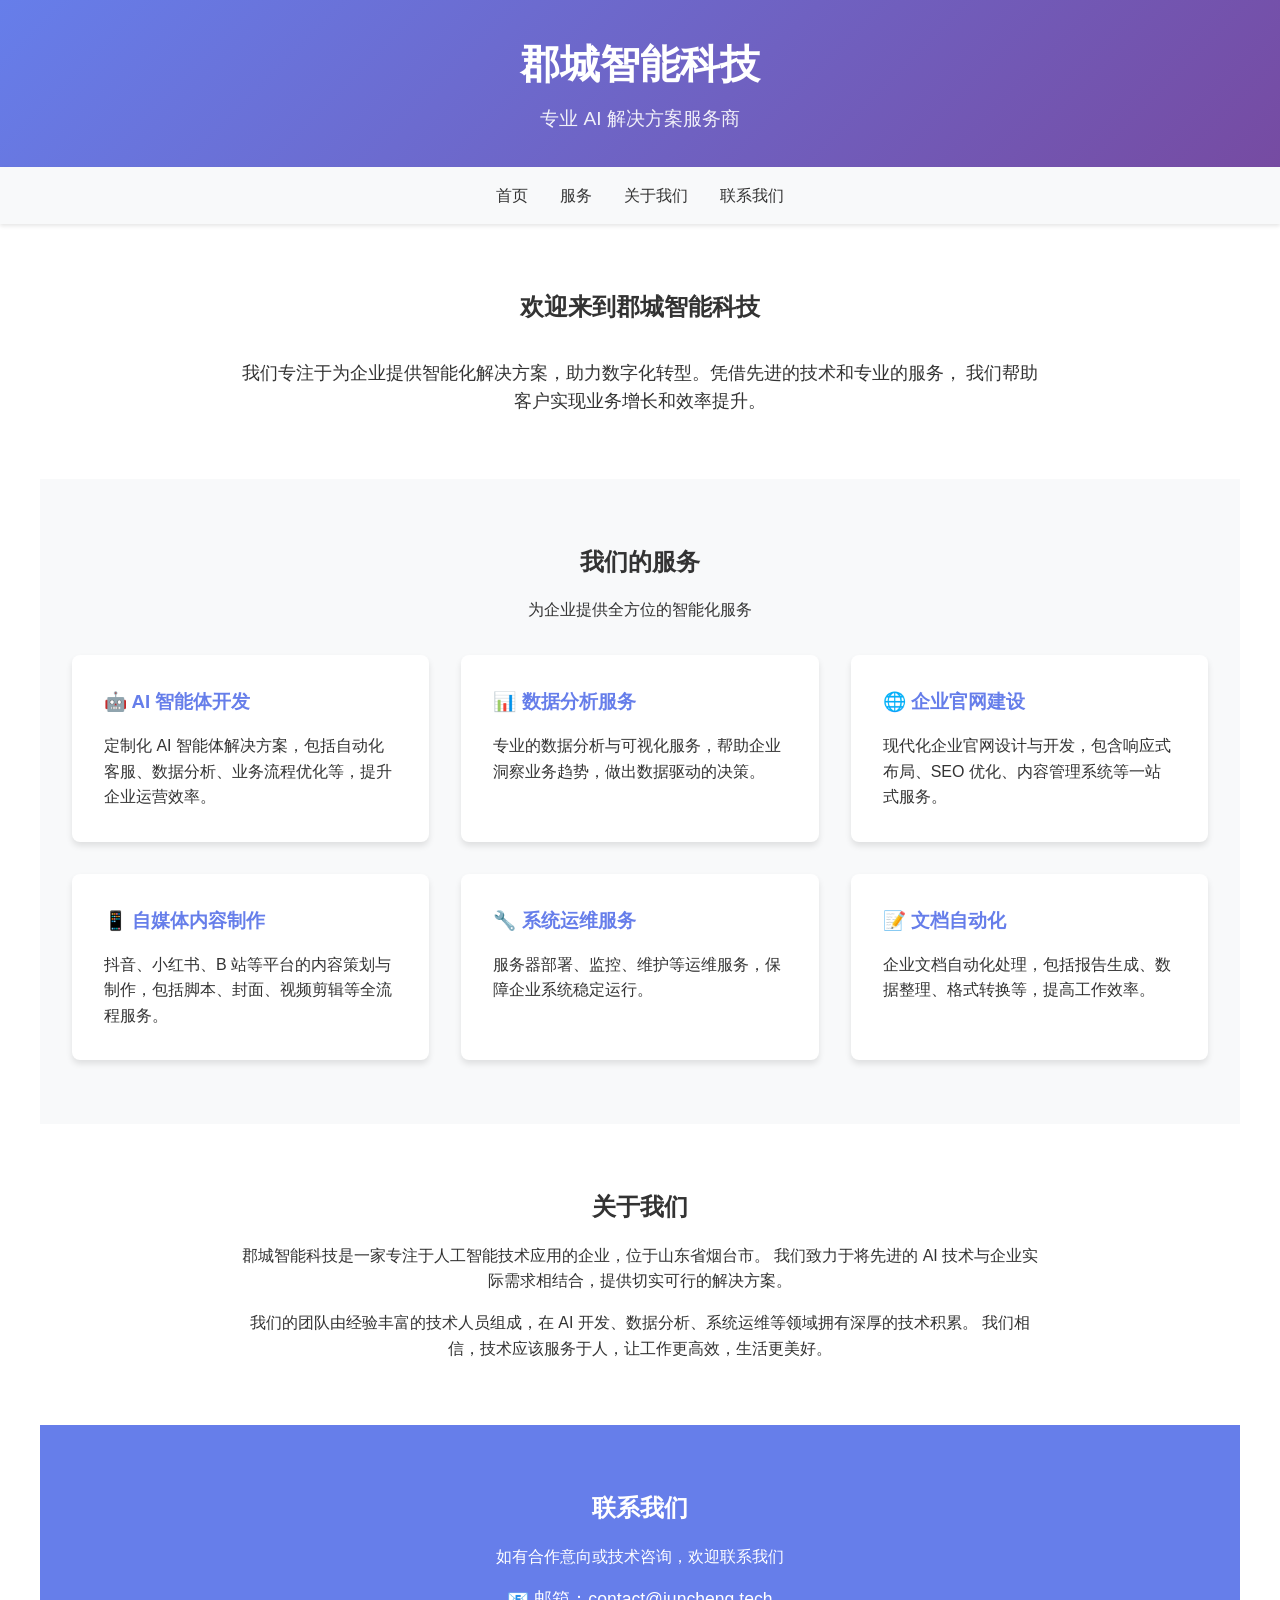
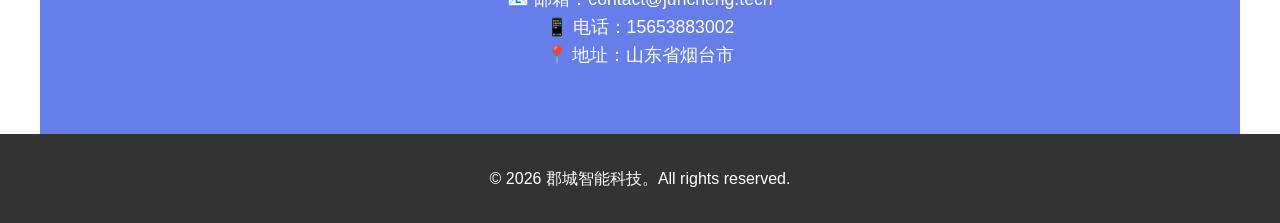
==== index.html @ 424f4d0d "Initial commit: 郡城智能科技官网" ====
<!DOCTYPE html>
<html lang="zh-CN">
<head>
    <meta charset="UTF-8">
    <meta name="viewport" content="width=device-width, initial-scale=1.0">
    <title>郡城智能科技 - 专业 AI 解决方案服务商</title>
    <style>
        * {
            margin: 0;
            padding: 0;
            box-sizing: border-box;
        }
        body {
            font-family: -apple-system, BlinkMacSystemFont, 'Segoe UI', Roboto, 'Helvetica Neue', Arial, sans-serif;
            line-height: 1.6;
            color: #333;
        }
        header {
            background: linear-gradient(135deg, #667eea 0%, #764ba2 100%);
            color: white;
            padding: 2rem 0;
            text-align: center;
        }
        header h1 {
            font-size: 2.5rem;
            margin-bottom: 0.5rem;
        }
        header p {
            font-size: 1.2rem;
            opacity: 0.9;
        }
        nav {
            background: #f8f9fa;
            padding: 1rem 0;
            box-shadow: 0 2px 4px rgba(0,0,0,0.1);
        }
        nav ul {
            list-style: none;
            display: flex;
            justify-content: center;
            gap: 2rem;
        }
        nav a {
            text-decoration: none;
            color: #333;
            font-weight: 500;
            transition: color 0.3s;
        }
        nav a:hover {
            color: #667eea;
        }
        section {
            padding: 4rem 2rem;
            max-width: 1200px;
            margin: 0 auto;
        }
        .services {
            background: #f8f9fa;
        }
        .service-grid {
            display: grid;
            grid-template-columns: repeat(auto-fit, minmax(300px, 1fr));
            gap: 2rem;
            margin-top: 2rem;
        }
        .service-card {
            background: white;
            padding: 2rem;
            border-radius: 8px;
            box-shadow: 0 4px 6px rgba(0,0,0,0.1);
            transition: transform 0.3s;
        }
        .service-card:hover {
            transform: translateY(-5px);
        }
        .service-card h3 {
            color: #667eea;
            margin-bottom: 1rem;
        }
        .about {
            text-align: center;
        }
        .contact {
            background: #667eea;
            color: white;
            text-align: center;
        }
        .contact h2 {
            margin-bottom: 1rem;
        }
        .contact-info {
            font-size: 1.1rem;
        }
        footer {
            background: #333;
            color: white;
            text-align: center;
            padding: 2rem 0;
        }
    </style>
</head>
<body>
    <header>
        <h1>郡城智能科技</h1>
        <p>专业 AI 解决方案服务商</p>
    </header>
    
    <nav>
        <ul>
            <li><a href="#home">首页</a></li>
            <li><a href="#services">服务</a></li>
            <li><a href="#about">关于我们</a></li>
            <li><a href="#contact">联系我们</a></li>
        </ul>
    </nav>
    
    <section id="home">
        <h2 style="text-align: center; margin-bottom: 2rem;">欢迎来到郡城智能科技</h2>
        <p style="text-align: center; max-width: 800px; margin: 0 auto; font-size: 1.1rem;">
            我们专注于为企业提供智能化解决方案，助力数字化转型。凭借先进的技术和专业的服务，
            我们帮助客户实现业务增长和效率提升。
        </p>
    </section>
    
    <section id="services" class="services">
        <h2 style="text-align: center; margin-bottom: 1rem;">我们的服务</h2>
        <p style="text-align: center; margin-bottom: 2rem;">为企业提供全方位的智能化服务</p>
        <div class="service-grid">
            <div class="service-card">
                <h3>🤖 AI 智能体开发</h3>
                <p>定制化 AI 智能体解决方案，包括自动化客服、数据分析、业务流程优化等，提升企业运营效率。</p>
            </div>
            <div class="service-card">
                <h3>📊 数据分析服务</h3>
                <p>专业的数据分析与可视化服务，帮助企业洞察业务趋势，做出数据驱动的决策。</p>
            </div>
            <div class="service-card">
                <h3>🌐 企业官网建设</h3>
                <p>现代化企业官网设计与开发，包含响应式布局、SEO 优化、内容管理系统等一站式服务。</p>
            </div>
            <div class="service-card">
                <h3>📱 自媒体内容制作</h3>
                <p>抖音、小红书、B 站等平台的内容策划与制作，包括脚本、封面、视频剪辑等全流程服务。</p>
            </div>
            <div class="service-card">
                <h3>🔧 系统运维服务</h3>
                <p>服务器部署、监控、维护等运维服务，保障企业系统稳定运行。</p>
            </div>
            <div class="service-card">
                <h3>📝 文档自动化</h3>
                <p>企业文档自动化处理，包括报告生成、数据整理、格式转换等，提高工作效率。</p>
            </div>
        </div>
    </section>
    
    <section id="about" class="about">
        <h2 style="margin-bottom: 1rem;">关于我们</h2>
        <p style="max-width: 800px; margin: 0 auto 1rem;">
            郡城智能科技是一家专注于人工智能技术应用的企业，位于山东省烟台市。
            我们致力于将先进的 AI 技术与企业实际需求相结合，提供切实可行的解决方案。
        </p>
        <p style="max-width: 800px; margin: 0 auto;">
            我们的团队由经验丰富的技术人员组成，在 AI 开发、数据分析、系统运维等领域拥有深厚的技术积累。
            我们相信，技术应该服务于人，让工作更高效，生活更美好。
        </p>
    </section>
    
    <section id="contact" class="contact">
        <h2>联系我们</h2>
        <p style="margin-bottom: 1rem;">如有合作意向或技术咨询，欢迎联系我们</p>
        <div class="contact-info">
            <p>📧 邮箱：contact@juncheng.tech</p>
            <p>📱 电话：15653883002</p>
            <p>📍 地址：山东省烟台市</p>
        </div>
    </section>
    
    <footer>
        <p>&copy; 2026 郡城智能科技。All rights reserved.</p>
    </footer>
</body>
</html>
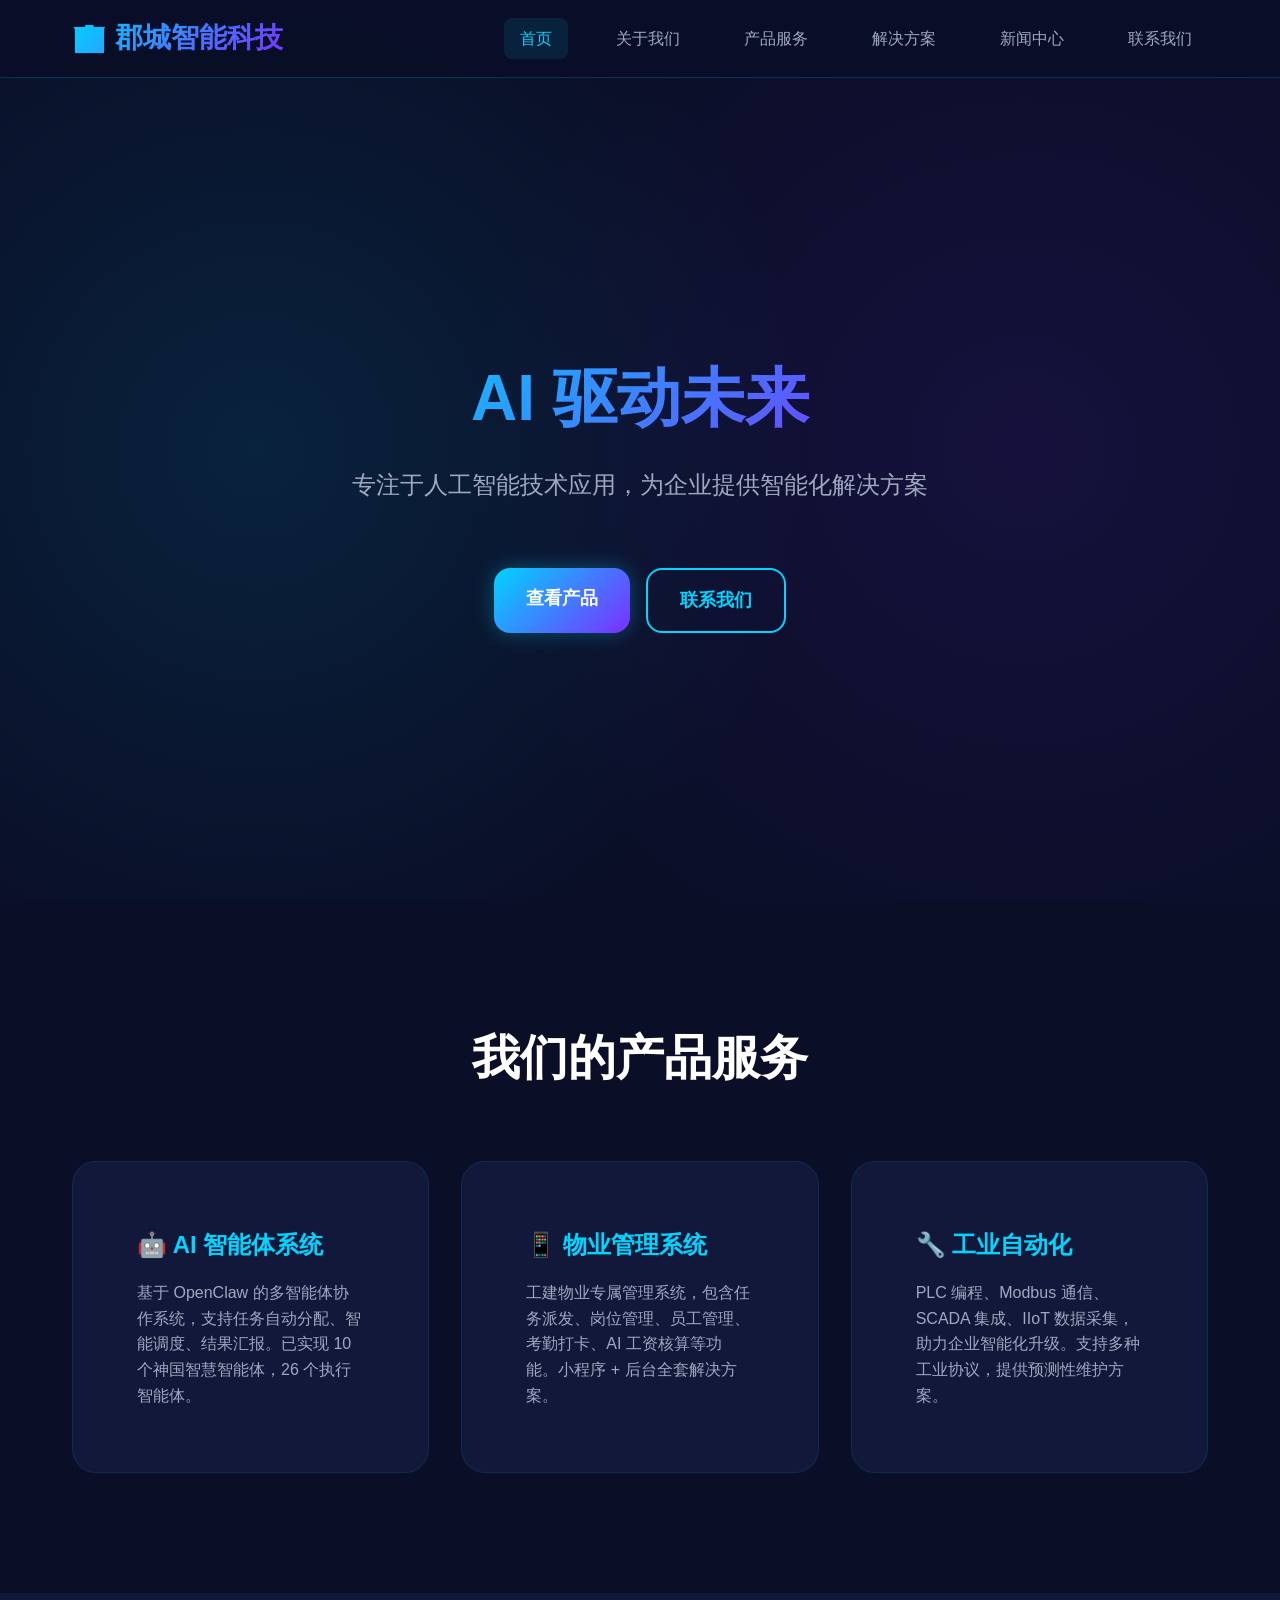
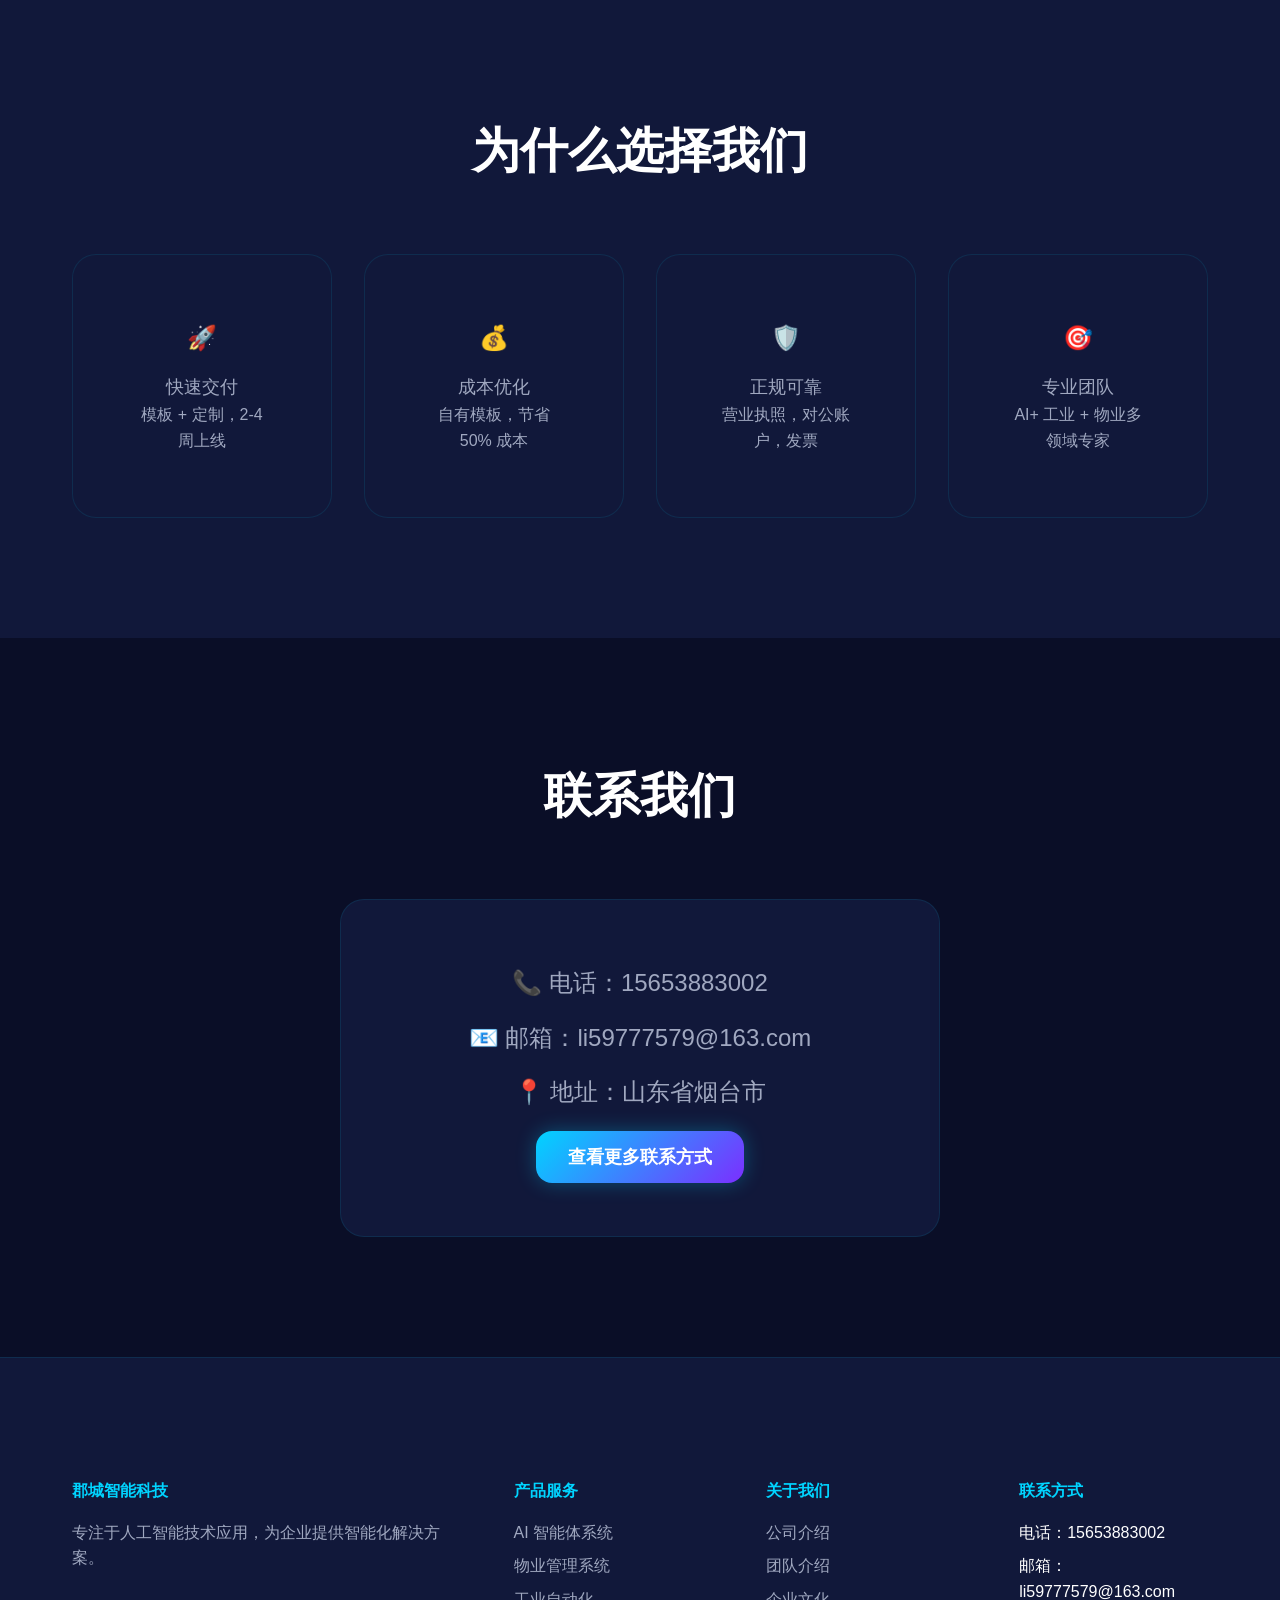
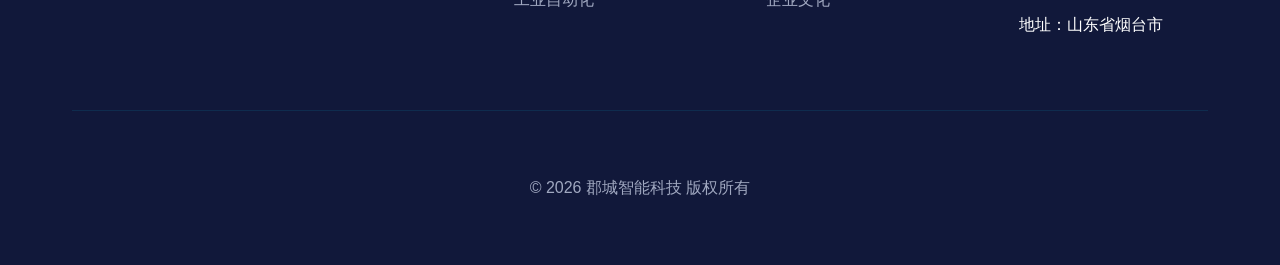
==== commit f476329b: "官网 v2.0 - 14 页完整版（覆盖更新）" ====
--- a/index.html
+++ b/index.html
@@ -3,180 +3,145 @@
 <head>
     <meta charset="UTF-8">
     <meta name="viewport" content="width=device-width, initial-scale=1.0">
-    <title>郡城智能科技 - 专业 AI 解决方案服务商</title>
-    <style>
-        * {
-            margin: 0;
-            padding: 0;
-            box-sizing: border-box;
-        }
-        body {
-            font-family: -apple-system, BlinkMacSystemFont, 'Segoe UI', Roboto, 'Helvetica Neue', Arial, sans-serif;
-            line-height: 1.6;
-            color: #333;
-        }
-        header {
-            background: linear-gradient(135deg, #667eea 0%, #764ba2 100%);
-            color: white;
-            padding: 2rem 0;
-            text-align: center;
-        }
-        header h1 {
-            font-size: 2.5rem;
-            margin-bottom: 0.5rem;
-        }
-        header p {
-            font-size: 1.2rem;
-            opacity: 0.9;
-        }
-        nav {
-            background: #f8f9fa;
-            padding: 1rem 0;
-            box-shadow: 0 2px 4px rgba(0,0,0,0.1);
-        }
-        nav ul {
-            list-style: none;
-            display: flex;
-            justify-content: center;
-            gap: 2rem;
-        }
-        nav a {
-            text-decoration: none;
-            color: #333;
-            font-weight: 500;
-            transition: color 0.3s;
-        }
-        nav a:hover {
-            color: #667eea;
-        }
-        section {
-            padding: 4rem 2rem;
-            max-width: 1200px;
-            margin: 0 auto;
-        }
-        .services {
-            background: #f8f9fa;
-        }
-        .service-grid {
-            display: grid;
-            grid-template-columns: repeat(auto-fit, minmax(300px, 1fr));
-            gap: 2rem;
-            margin-top: 2rem;
-        }
-        .service-card {
-            background: white;
-            padding: 2rem;
-            border-radius: 8px;
-            box-shadow: 0 4px 6px rgba(0,0,0,0.1);
-            transition: transform 0.3s;
-        }
-        .service-card:hover {
-            transform: translateY(-5px);
-        }
-        .service-card h3 {
-            color: #667eea;
-            margin-bottom: 1rem;
-        }
-        .about {
-            text-align: center;
-        }
-        .contact {
-            background: #667eea;
-            color: white;
-            text-align: center;
-        }
-        .contact h2 {
-            margin-bottom: 1rem;
-        }
-        .contact-info {
-            font-size: 1.1rem;
-        }
-        footer {
-            background: #333;
-            color: white;
-            text-align: center;
-            padding: 2rem 0;
-        }
-    </style>
+    <meta name="description" content="郡城智能科技 - 专注于人工智能技术应用，为企业提供智能化解决方案">
+    <meta name="keywords" content="AI, 人工智能，智能体，物业管理，工业自动化">
+    <title>郡城智能科技 - AI 驱动未来</title>
+    <link rel="stylesheet" href="assets/css/style.css">
 </head>
 <body>
-    <header>
-        <h1>郡城智能科技</h1>
-        <p>专业 AI 解决方案服务商</p>
-    </header>
-    
-    <nav>
-        <ul>
-            <li><a href="#home">首页</a></li>
-            <li><a href="#services">服务</a></li>
-            <li><a href="#about">关于我们</a></li>
-            <li><a href="#contact">联系我们</a></li>
-        </ul>
+    <!-- 导航栏 -->
+    <nav class="navbar">
+        <div class="container">
+            <a href="index.html" class="logo">🏢 郡城智能科技</a>
+            <div class="nav-links">
+                <a href="index.html" class="active">首页</a>
+                <a href="about/index.html">关于我们</a>
+                <a href="products/index.html">产品服务</a>
+                <a href="solutions/index.html">解决方案</a>
+                <a href="news/index.html">新闻中心</a>
+                <a href="contact/index.html">联系我们</a>
+            </div>
+        </div>
     </nav>
-    
-    <section id="home">
-        <h2 style="text-align: center; margin-bottom: 2rem;">欢迎来到郡城智能科技</h2>
-        <p style="text-align: center; max-width: 800px; margin: 0 auto; font-size: 1.1rem;">
-            我们专注于为企业提供智能化解决方案，助力数字化转型。凭借先进的技术和专业的服务，
-            我们帮助客户实现业务增长和效率提升。
-        </p>
-    </section>
-    
-    <section id="services" class="services">
-        <h2 style="text-align: center; margin-bottom: 1rem;">我们的服务</h2>
-        <p style="text-align: center; margin-bottom: 2rem;">为企业提供全方位的智能化服务</p>
-        <div class="service-grid">
-            <div class="service-card">
-                <h3>🤖 AI 智能体开发</h3>
-                <p>定制化 AI 智能体解决方案，包括自动化客服、数据分析、业务流程优化等，提升企业运营效率。</p>
-            </div>
-            <div class="service-card">
-                <h3>📊 数据分析服务</h3>
-                <p>专业的数据分析与可视化服务，帮助企业洞察业务趋势，做出数据驱动的决策。</p>
-            </div>
-            <div class="service-card">
-                <h3>🌐 企业官网建设</h3>
-                <p>现代化企业官网设计与开发，包含响应式布局、SEO 优化、内容管理系统等一站式服务。</p>
-            </div>
-            <div class="service-card">
-                <h3>📱 自媒体内容制作</h3>
-                <p>抖音、小红书、B 站等平台的内容策划与制作，包括脚本、封面、视频剪辑等全流程服务。</p>
-            </div>
-            <div class="service-card">
-                <h3>🔧 系统运维服务</h3>
-                <p>服务器部署、监控、维护等运维服务，保障企业系统稳定运行。</p>
-            </div>
-            <div class="service-card">
-                <h3>📝 文档自动化</h3>
-                <p>企业文档自动化处理，包括报告生成、数据整理、格式转换等，提高工作效率。</p>
+
+    <!-- Hero 区域 -->
+    <section class="hero">
+        <div class="hero-content">
+            <h1>AI 驱动未来</h1>
+            <p>专注于人工智能技术应用，为企业提供智能化解决方案</p>
+            <div class="hero-buttons">
+                <a href="products/index.html" class="btn btn-primary">查看产品</a>
+                <a href="contact/index.html" class="btn btn-secondary">联系我们</a>
             </div>
         </div>
     </section>
-    
-    <section id="about" class="about">
-        <h2 style="margin-bottom: 1rem;">关于我们</h2>
-        <p style="max-width: 800px; margin: 0 auto 1rem;">
-            郡城智能科技是一家专注于人工智能技术应用的企业，位于山东省烟台市。
-            我们致力于将先进的 AI 技术与企业实际需求相结合，提供切实可行的解决方案。
-        </p>
-        <p style="max-width: 800px; margin: 0 auto;">
-            我们的团队由经验丰富的技术人员组成，在 AI 开发、数据分析、系统运维等领域拥有深厚的技术积累。
-            我们相信，技术应该服务于人，让工作更高效，生活更美好。
-        </p>
-    </section>
-    
-    <section id="contact" class="contact">
-        <h2>联系我们</h2>
-        <p style="margin-bottom: 1rem;">如有合作意向或技术咨询，欢迎联系我们</p>
-        <div class="contact-info">
-            <p>📧 邮箱：contact@juncheng.tech</p>
-            <p>📱 电话：15653883002</p>
-            <p>📍 地址：山东省烟台市</p>
+
+    <!-- 产品服务 -->
+    <section class="section" style="padding: var(--spacing-xl) 0;">
+        <div class="container">
+            <h2 style="text-align: center; font-size: 48px; margin-bottom: var(--spacing-lg);">我们的产品服务</h2>
+            <div class="grid grid-3">
+                <div class="card">
+                    <h3>🤖 AI 智能体系统</h3>
+                    <p>基于 OpenClaw 的多智能体协作系统，支持任务自动分配、智能调度、结果汇报。已实现 10 个神国智慧智能体，26 个执行智能体。</p>
+                </div>
+                <div class="card">
+                    <h3>📱 物业管理系统</h3>
+                    <p>工建物业专属管理系统，包含任务派发、岗位管理、员工管理、考勤打卡、AI 工资核算等功能。小程序 + 后台全套解决方案。</p>
+                </div>
+                <div class="card">
+                    <h3>🔧 工业自动化</h3>
+                    <p>PLC 编程、Modbus 通信、SCADA 集成、IIoT 数据采集，助力企业智能化升级。支持多种工业协议，提供预测性维护方案。</p>
+                </div>
+            </div>
         </div>
     </section>
-    
-    <footer>
-        <p>&copy; 2026 郡城智能科技。All rights reserved.</p>
+
+    <!-- 核心优势 -->
+    <section class="section" style="padding: var(--spacing-xl) 0; background: var(--bg-card);">
+        <div class="container">
+            <h2 style="text-align: center; font-size: 48px; margin-bottom: var(--spacing-lg);">为什么选择我们</h2>
+            <div class="grid grid-4">
+                <div class="card" style="text-align: center;">
+                    <h3>🚀</h3>
+                    <p style="font-size: 18px; margin-top: 16px;">快速交付</p>
+                    <p style="color: var(--text-muted);">模板 + 定制，2-4 周上线</p>
+                </div>
+                <div class="card" style="text-align: center;">
+                    <h3>💰</h3>
+                    <p style="font-size: 18px; margin-top: 16px;">成本优化</p>
+                    <p style="color: var(--text-muted);">自有模板，节省 50% 成本</p>
+                </div>
+                <div class="card" style="text-align: center;">
+                    <h3>🛡️</h3>
+                    <p style="font-size: 18px; margin-top: 16px;">正规可靠</p>
+                    <p style="color: var(--text-muted);">营业执照，对公账户，发票</p>
+                </div>
+                <div class="card" style="text-align: center;">
+                    <h3>🎯</h3>
+                    <p style="font-size: 18px; margin-top: 16px;">专业团队</p>
+                    <p style="color: var(--text-muted);">AI+ 工业 + 物业多领域专家</p>
+                </div>
+            </div>
+        </div>
+    </section>
+
+    <!-- 联系我们 -->
+    <section class="section" style="padding: var(--spacing-xl) 0;">
+        <div class="container">
+            <h2 style="text-align: center; font-size: 48px; margin-bottom: var(--spacing-lg);">联系我们</h2>
+            <div class="card" style="max-width: 600px; margin: 0 auto; text-align: center;">
+                <p style="font-size: 24px; margin-bottom: 16px;">📞 电话：15653883002</p>
+                <p style="font-size: 24px; margin-bottom: 16px;">📧 邮箱：li59777579@163.com</p>
+                <p style="font-size: 24px; margin-bottom: 16px;">📍 地址：山东省烟台市</p>
+                <div style="margin-top: 32px;">
+                    <a href="contact/index.html" class="btn btn-primary">查看更多联系方式</a>
+                </div>
+            </div>
+        </div>
+    </section>
+
+    <!-- 页脚 -->
+    <footer class="footer">
+        <div class="container">
+            <div class="footer-content">
+                <div class="footer-section">
+                    <h4>郡城智能科技</h4>
+                    <p style="color: var(--text-muted); margin-top: 16px;">
+                        专注于人工智能技术应用，为企业提供智能化解决方案。
+                    </p>
+                </div>
+                <div class="footer-section">
+                    <h4>产品服务</h4>
+                    <ul>
+                        <li><a href="products/ai-agent.html">AI 智能体系统</a></li>
+                        <li><a href="products/property-mgmt.html">物业管理系统</a></li>
+                        <li><a href="products/industrial.html">工业自动化</a></li>
+                    </ul>
+                </div>
+                <div class="footer-section">
+                    <h4>关于我们</h4>
+                    <ul>
+                        <li><a href="about/index.html">公司介绍</a></li>
+                        <li><a href="about/team.html">团队介绍</a></li>
+                        <li><a href="about/culture.html">企业文化</a></li>
+                    </ul>
+                </div>
+                <div class="footer-section">
+                    <h4>联系方式</h4>
+                    <ul>
+                        <li>电话：15653883002</li>
+                        <li>邮箱：li59777579@163.com</li>
+                        <li>地址：山东省烟台市</li>
+                    </ul>
+                </div>
+            </div>
+            <div class="footer-bottom">
+                <p>&copy; 2026 郡城智能科技 版权所有</p>
+            </div>
+        </div>
     </footer>
+
+    <script src="assets/js/main.js"></script>
 </body>
 </html>
--- a/assets/css/style.css
+++ b/assets/css/style.css
@@ -0,0 +1,366 @@
+/* ====================================
+   郡城智能科技 - 全局样式
+   深色科技风主题
+   ==================================== */
+
+:root {
+  /* 主色调 */
+  --primary-cyan: #00D4FF;
+  --primary-purple: #7B2FFF;
+  --gradient-main: linear-gradient(135deg, #00D4FF 0%, #7B2FFF 100%);
+  
+  /* 背景色 */
+  --bg-dark: #0A0E27;
+  --bg-card: #11183A;
+  --bg-light: #1A2250;
+  
+  /* 文字色 */
+  --text-white: #FFFFFF;
+  --text-light: #E0E4F0;
+  --text-muted: #A0A8C0;
+  
+  /* 间距 */
+  --spacing-xs: 8px;
+  --spacing-sm: 16px;
+  --spacing-md: 32px;
+  --spacing-lg: 64px;
+  --spacing-xl: 120px;
+  
+  /* 圆角 */
+  --radius-sm: 8px;
+  --radius-md: 16px;
+  --radius-lg: 24px;
+  
+  /* 阴影 */
+  --shadow-glow: 0 0 20px rgba(0, 212, 255, 0.3);
+  --shadow-glow-strong: 0 0 40px rgba(0, 212, 255, 0.6);
+}
+
+/* 基础重置 */
+* {
+  margin: 0;
+  padding: 0;
+  box-sizing: border-box;
+}
+
+html {
+  scroll-behavior: smooth;
+}
+
+body {
+  font-family: 'Segoe UI', 'PingFang SC', 'Microsoft YaHei', sans-serif;
+  background: var(--bg-dark);
+  color: var(--text-white);
+  line-height: 1.6;
+  overflow-x: hidden;
+}
+
+a {
+  text-decoration: none;
+  color: inherit;
+  transition: all 0.3s ease;
+}
+
+ul {
+  list-style: none;
+}
+
+img {
+  max-width: 100%;
+  height: auto;
+}
+
+/* 容器 */
+.container {
+  max-width: 1200px;
+  margin: 0 auto;
+  padding: 0 var(--spacing-md);
+}
+
+/* 导航栏 */
+.navbar {
+  position: fixed;
+  top: 0;
+  left: 0;
+  right: 0;
+  z-index: 1000;
+  background: rgba(10, 14, 39, 0.95);
+  backdrop-filter: blur(10px);
+  border-bottom: 1px solid rgba(0, 212, 255, 0.2);
+}
+
+.navbar .container {
+  display: flex;
+  justify-content: space-between;
+  align-items: center;
+  padding: var(--spacing-sm) var(--spacing-md);
+}
+
+.logo {
+  font-size: 28px;
+  font-weight: bold;
+  background: var(--gradient-main);
+  -webkit-background-clip: text;
+  -webkit-text-fill-color: transparent;
+  background-clip: text;
+  animation: logoGlow 3s ease-in-out infinite;
+}
+
+@keyframes logoGlow {
+  0%, 100% { filter: drop-shadow(0 0 10px rgba(0, 212, 255, 0.5)); }
+  50% { filter: drop-shadow(0 0 20px rgba(0, 212, 255, 0.8)); }
+}
+
+.nav-links {
+  display: flex;
+  gap: var(--spacing-md);
+}
+
+.nav-links a {
+  color: var(--text-muted);
+  font-weight: 500;
+  padding: var(--spacing-xs) var(--spacing-sm);
+  border-radius: var(--radius-sm);
+  transition: all 0.3s ease;
+}
+
+.nav-links a:hover,
+.nav-links a.active {
+  color: var(--primary-cyan);
+  background: rgba(0, 212, 255, 0.1);
+}
+
+/* Hero 区域 */
+.hero {
+  min-height: 100vh;
+  display: flex;
+  align-items: center;
+  justify-content: center;
+  text-align: center;
+  background: 
+    radial-gradient(circle at 20% 50%, rgba(0, 212, 255, 0.1) 0%, transparent 50%),
+    radial-gradient(circle at 80% 50%, rgba(123, 47, 255, 0.1) 0%, transparent 50%),
+    var(--bg-dark);
+  padding-top: 80px;
+}
+
+.hero-content {
+  max-width: 800px;
+  animation: fadeInUp 1s ease-out;
+}
+
+.hero h1 {
+  font-size: 64px;
+  font-weight: bold;
+  margin-bottom: var(--spacing-sm);
+  background: var(--gradient-main);
+  -webkit-background-clip: text;
+  -webkit-text-fill-color: transparent;
+  background-clip: text;
+}
+
+.hero p {
+  font-size: 24px;
+  color: var(--text-muted);
+  margin-bottom: var(--spacing-lg);
+}
+
+.hero-buttons {
+  display: flex;
+  gap: var(--spacing-sm);
+  justify-content: center;
+}
+
+.btn {
+  padding: var(--spacing-sm) var(--spacing-md);
+  border-radius: var(--radius-md);
+  font-weight: 600;
+  font-size: 18px;
+  cursor: pointer;
+  transition: all 0.3s ease;
+  border: none;
+}
+
+.btn-primary {
+  background: var(--gradient-main);
+  color: var(--text-white);
+  box-shadow: var(--shadow-glow);
+}
+
+.btn-primary:hover {
+  box-shadow: var(--shadow-glow-strong);
+  transform: translateY(-2px);
+}
+
+.btn-secondary {
+  background: transparent;
+  color: var(--primary-cyan);
+  border: 2px solid var(--primary-cyan);
+}
+
+.btn-secondary:hover {
+  background: rgba(0, 212, 255, 0.1);
+}
+
+/* 卡片样式 */
+.card {
+  background: var(--bg-card);
+  border-radius: var(--radius-lg);
+  padding: var(--spacing-lg);
+  border: 1px solid rgba(0, 212, 255, 0.1);
+  transition: all 0.3s ease;
+}
+
+.card:hover {
+  transform: translateY(-10px);
+  box-shadow: var(--shadow-glow);
+  border-color: var(--primary-cyan);
+}
+
+.card h3 {
+  font-size: 24px;
+  margin-bottom: var(--spacing-sm);
+  color: var(--primary-cyan);
+}
+
+.card p {
+  color: var(--text-muted);
+}
+
+/* 网格布局 */
+.grid {
+  display: grid;
+  gap: var(--spacing-md);
+}
+
+.grid-2 {
+  grid-template-columns: repeat(2, 1fr);
+}
+
+.grid-3 {
+  grid-template-columns: repeat(3, 1fr);
+}
+
+.grid-4 {
+  grid-template-columns: repeat(4, 1fr);
+}
+
+/* 页脚 */
+.footer {
+  background: var(--bg-card);
+  padding: var(--spacing-xl) var(--spacing-md) var(--spacing-lg);
+  border-top: 1px solid rgba(0, 212, 255, 0.1);
+}
+
+.footer-content {
+  display: grid;
+  grid-template-columns: 2fr 1fr 1fr 1fr;
+  gap: var(--spacing-lg);
+  margin-bottom: var(--spacing-lg);
+}
+
+.footer-section h4 {
+  color: var(--primary-cyan);
+  margin-bottom: var(--spacing-sm);
+}
+
+.footer-section ul li {
+  margin-bottom: var(--spacing-xs);
+}
+
+.footer-section a {
+  color: var(--text-muted);
+}
+
+.footer-section a:hover {
+  color: var(--primary-cyan);
+}
+
+.footer-bottom {
+  text-align: center;
+  padding-top: var(--spacing-lg);
+  border-top: 1px solid rgba(0, 212, 255, 0.1);
+  color: var(--text-muted);
+}
+
+/* 动画 */
+@keyframes fadeInUp {
+  from {
+    opacity: 0;
+    transform: translateY(30px);
+  }
+  to {
+    opacity: 1;
+    transform: translateY(0);
+  }
+}
+
+@keyframes float {
+  0%, 100% {
+    transform: translateY(0);
+  }
+  50% {
+    transform: translateY(-20px);
+  }
+}
+
+@keyframes pulse {
+  0%, 100% {
+    opacity: 1;
+  }
+  50% {
+    opacity: 0.5;
+  }
+}
+
+/* 响应式设计 */
+@media (max-width: 768px) {
+  .hero h1 {
+    font-size: 36px;
+  }
+  
+  .hero p {
+    font-size: 18px;
+  }
+  
+  .grid-2,
+  .grid-3,
+  .grid-4 {
+    grid-template-columns: 1fr;
+  }
+  
+  .footer-content {
+    grid-template-columns: 1fr;
+  }
+  
+  .nav-links {
+    gap: var(--spacing-xs);
+  }
+}
+
+/* ========== 优化窗口：客户案例板块（待客户签约后启用） ========== */
+.case-wall {
+  padding: var(--spacing-xl) 0;
+  background: var(--bg-card);
+}
+
+.case-wall .logos {
+  display: flex;
+  justify-content: space-around;
+  flex-wrap: wrap;
+  gap: var(--spacing-md);
+}
+
+.case-wall .testimonial {
+  text-align: center;
+  font-style: italic;
+  color: var(--text-muted);
+}
+
+.case-wall .logo-item {
+  padding: var(--spacing-md);
+  background: var(--bg-dark);
+  border-radius: var(--radius-md);
+  border: 1px solid rgba(0, 212, 255, 0.1);
+}
+/* ========== 优化窗口结束 ========== */
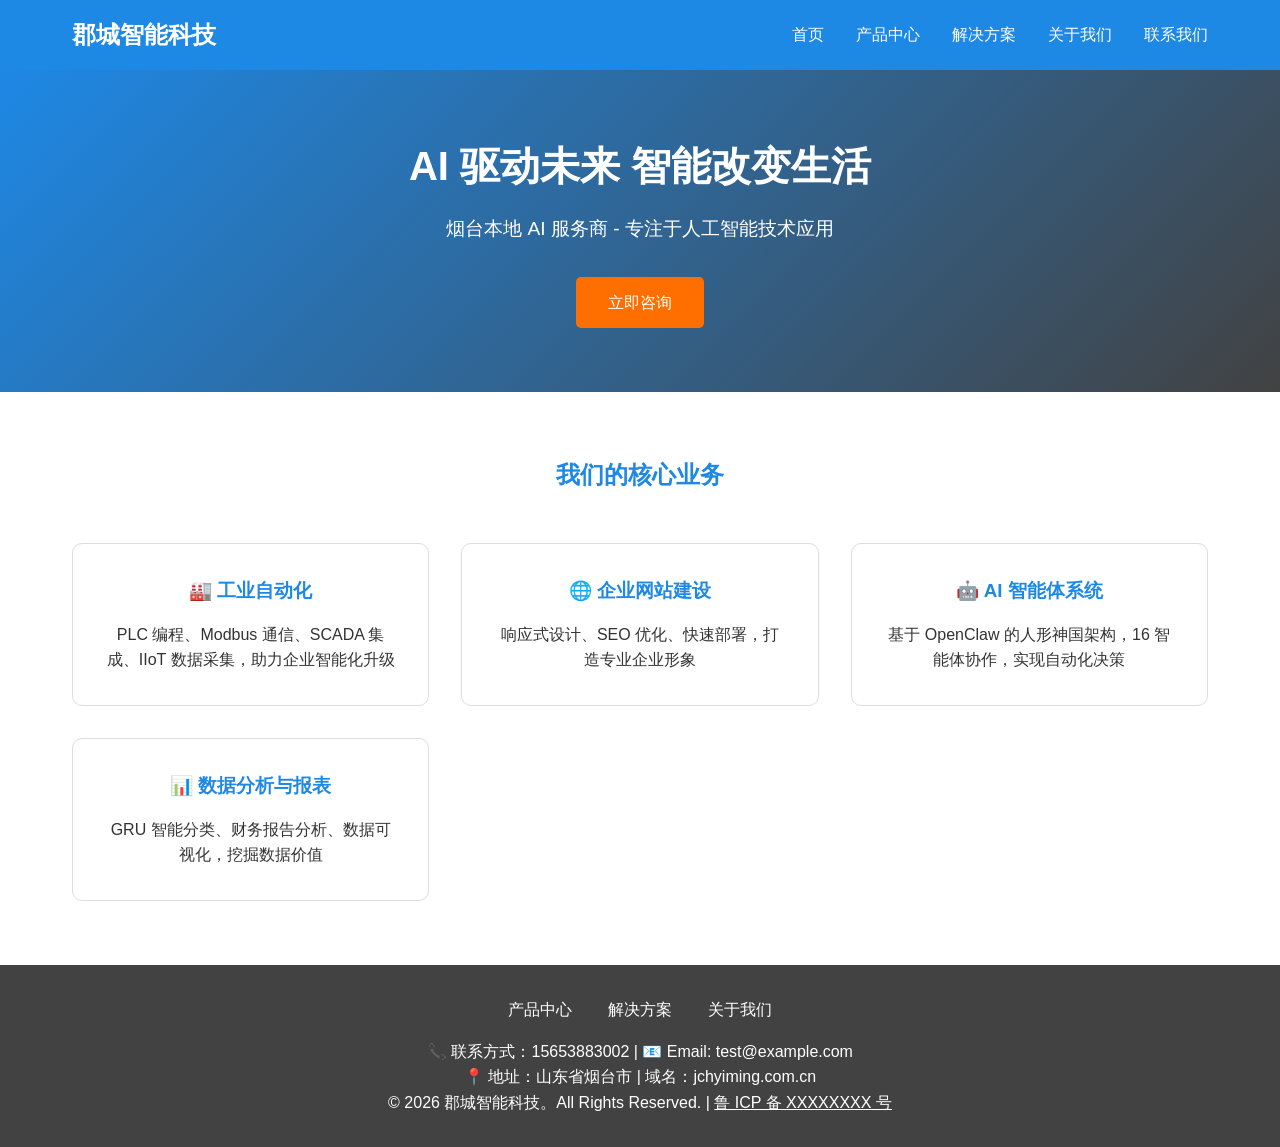
==== commit 0862c2d1: "Initial commit: 企业官网首页" ====
--- a/index.html
+++ b/index.html
@@ -3,145 +3,112 @@
 <head>
     <meta charset="UTF-8">
     <meta name="viewport" content="width=device-width, initial-scale=1.0">
-    <meta name="description" content="郡城智能科技 - 专注于人工智能技术应用，为企业提供智能化解决方案">
-    <meta name="keywords" content="AI, 人工智能，智能体，物业管理，工业自动化">
-    <title>郡城智能科技 - AI 驱动未来</title>
-    <link rel="stylesheet" href="assets/css/style.css">
+    <title>郡城智能科技 - 烟台本地 AI 服务商</title>
+    <meta name="description" content="郡城智能科技专注于人工智能技术应用，提供工业自动化、企业网站建设、AI 智能体系统等服务">
+    <style>
+        * { margin: 0; padding: 0; box-sizing: border-box; }
+        body { font-family: 'Microsoft YaHei', Arial, sans-serif; line-height: 1.6; color: #333; }
+        
+        /* 色彩方案 */
+        :root {
+            --primary-color: #1E88E5;
+            --secondary-color: #424242;
+            --accent-color: #FF6F00;
+            --bg-color: #FFFFFF;
+        }
+        
+        /* 头部 */
+        header { background: var(--primary-color); color: white; padding: 1rem 0; }
+        .container { max-width: 1200px; margin: 0 auto; padding: 0 2rem; }
+        nav { display: flex; justify-content: space-between; align-items: center; }
+        .logo { font-size: 1.5rem; font-weight: bold; }
+        .nav-links { list-style: none; display: flex; gap: 2rem; }
+        .nav-links a { color: white; text-decoration: none; }
+        
+        /* 横幅 */
+        .hero { background: linear-gradient(135deg, var(--primary-color), var(--secondary-color)); color: white; padding: 4rem 0; text-align: center; }
+        .hero h1 { font-size: 2.5rem; margin-bottom: 1rem; }
+        .hero p { font-size: 1.2rem; margin-bottom: 2rem; }
+        .btn { display: inline-block; padding: 0.8rem 2rem; background: var(--accent-color); color: white; text-decoration: none; border-radius: 5px; }
+        
+        /* 业务介绍 */
+        .services { padding: 4rem 0; }
+        .services h2 { text-align: center; margin-bottom: 3rem; color: var(--primary-color); }
+        .services-grid { display: grid; grid-template-columns: repeat(auto-fit, minmax(300px, 1fr)); gap: 2rem; }
+        .service-card { padding: 2rem; border: 1px solid #ddd; border-radius: 10px; text-align: center; }
+        .service-card h3 { color: var(--primary-color); margin-bottom: 1rem; }
+        
+        /* 页脚 */
+        footer { background: var(--secondary-color); color: white; padding: 2rem 0; text-align: center; }
+        .footer-links { margin-bottom: 1rem; }
+        .footer-links a { color: white; margin: 0 1rem; text-decoration: none; }
+        
+        /* 响应式 */
+        @media (max-width: 768px) {
+            .nav-links { display: none; }
+            .hero h1 { font-size: 2rem; }
+        }
+    </style>
 </head>
 <body>
-    <!-- 导航栏 -->
-    <nav class="navbar">
+    <header>
         <div class="container">
-            <a href="index.html" class="logo">🏢 郡城智能科技</a>
-            <div class="nav-links">
-                <a href="index.html" class="active">首页</a>
-                <a href="about/index.html">关于我们</a>
-                <a href="products/index.html">产品服务</a>
-                <a href="solutions/index.html">解决方案</a>
-                <a href="news/index.html">新闻中心</a>
-                <a href="contact/index.html">联系我们</a>
-            </div>
+            <nav>
+                <div class="logo">郡城智能科技</div>
+                <ul class="nav-links">
+                    <li><a href="#home">首页</a></li>
+                    <li><a href="#services">产品中心</a></li>
+                    <li><a href="#solutions">解决方案</a></li>
+                    <li><a href="#about">关于我们</a></li>
+                    <li><a href="#contact">联系我们</a></li>
+                </ul>
+            </nav>
         </div>
-    </nav>
+    </header>
 
-    <!-- Hero 区域 -->
-    <section class="hero">
-        <div class="hero-content">
-            <h1>AI 驱动未来</h1>
-            <p>专注于人工智能技术应用，为企业提供智能化解决方案</p>
-            <div class="hero-buttons">
-                <a href="products/index.html" class="btn btn-primary">查看产品</a>
-                <a href="contact/index.html" class="btn btn-secondary">联系我们</a>
-            </div>
+    <section class="hero" id="home">
+        <div class="container">
+            <h1>AI 驱动未来 智能改变生活</h1>
+            <p>烟台本地 AI 服务商 - 专注于人工智能技术应用</p>
+            <a href="#contact" class="btn">立即咨询</a>
         </div>
     </section>
 
-    <!-- 产品服务 -->
-    <section class="section" style="padding: var(--spacing-xl) 0;">
+    <section class="services" id="services">
         <div class="container">
-            <h2 style="text-align: center; font-size: 48px; margin-bottom: var(--spacing-lg);">我们的产品服务</h2>
-            <div class="grid grid-3">
-                <div class="card">
+            <h2>我们的核心业务</h2>
+            <div class="services-grid">
+                <div class="service-card">
+                    <h3>🏭 工业自动化</h3>
+                    <p>PLC 编程、Modbus 通信、SCADA 集成、IIoT 数据采集，助力企业智能化升级</p>
+                </div>
+                <div class="service-card">
+                    <h3>🌐 企业网站建设</h3>
+                    <p>响应式设计、SEO 优化、快速部署，打造专业企业形象</p>
+                </div>
+                <div class="service-card">
                     <h3>🤖 AI 智能体系统</h3>
-                    <p>基于 OpenClaw 的多智能体协作系统，支持任务自动分配、智能调度、结果汇报。已实现 10 个神国智慧智能体，26 个执行智能体。</p>
+                    <p>基于 OpenClaw 的人形神国架构，16 智能体协作，实现自动化决策</p>
                 </div>
-                <div class="card">
-                    <h3>📱 物业管理系统</h3>
-                    <p>工建物业专属管理系统，包含任务派发、岗位管理、员工管理、考勤打卡、AI 工资核算等功能。小程序 + 后台全套解决方案。</p>
-                </div>
-                <div class="card">
-                    <h3>🔧 工业自动化</h3>
-                    <p>PLC 编程、Modbus 通信、SCADA 集成、IIoT 数据采集，助力企业智能化升级。支持多种工业协议，提供预测性维护方案。</p>
+                <div class="service-card">
+                    <h3>📊 数据分析与报表</h3>
+                    <p>GRU 智能分类、财务报告分析、数据可视化，挖掘数据价值</p>
                 </div>
             </div>
         </div>
     </section>
 
-    <!-- 核心优势 -->
-    <section class="section" style="padding: var(--spacing-xl) 0; background: var(--bg-card);">
+    <footer id="contact">
         <div class="container">
-            <h2 style="text-align: center; font-size: 48px; margin-bottom: var(--spacing-lg);">为什么选择我们</h2>
-            <div class="grid grid-4">
-                <div class="card" style="text-align: center;">
-                    <h3>🚀</h3>
-                    <p style="font-size: 18px; margin-top: 16px;">快速交付</p>
-                    <p style="color: var(--text-muted);">模板 + 定制，2-4 周上线</p>
-                </div>
-                <div class="card" style="text-align: center;">
-                    <h3>💰</h3>
-                    <p style="font-size: 18px; margin-top: 16px;">成本优化</p>
-                    <p style="color: var(--text-muted);">自有模板，节省 50% 成本</p>
-                </div>
-                <div class="card" style="text-align: center;">
-                    <h3>🛡️</h3>
-                    <p style="font-size: 18px; margin-top: 16px;">正规可靠</p>
-                    <p style="color: var(--text-muted);">营业执照，对公账户，发票</p>
-                </div>
-                <div class="card" style="text-align: center;">
-                    <h3>🎯</h3>
-                    <p style="font-size: 18px; margin-top: 16px;">专业团队</p>
-                    <p style="color: var(--text-muted);">AI+ 工业 + 物业多领域专家</p>
-                </div>
+            <div class="footer-links">
+                <a href="#services">产品中心</a>
+                <a href="#solutions">解决方案</a>
+                <a href="#about">关于我们</a>
             </div>
-        </div>
-    </section>
-
-    <!-- 联系我们 -->
-    <section class="section" style="padding: var(--spacing-xl) 0;">
-        <div class="container">
-            <h2 style="text-align: center; font-size: 48px; margin-bottom: var(--spacing-lg);">联系我们</h2>
-            <div class="card" style="max-width: 600px; margin: 0 auto; text-align: center;">
-                <p style="font-size: 24px; margin-bottom: 16px;">📞 电话：15653883002</p>
-                <p style="font-size: 24px; margin-bottom: 16px;">📧 邮箱：li59777579@163.com</p>
-                <p style="font-size: 24px; margin-bottom: 16px;">📍 地址：山东省烟台市</p>
-                <div style="margin-top: 32px;">
-                    <a href="contact/index.html" class="btn btn-primary">查看更多联系方式</a>
-                </div>
-            </div>
-        </div>
-    </section>
-
-    <!-- 页脚 -->
-    <footer class="footer">
-        <div class="container">
-            <div class="footer-content">
-                <div class="footer-section">
-                    <h4>郡城智能科技</h4>
-                    <p style="color: var(--text-muted); margin-top: 16px;">
-                        专注于人工智能技术应用，为企业提供智能化解决方案。
-                    </p>
-                </div>
-                <div class="footer-section">
-                    <h4>产品服务</h4>
-                    <ul>
-                        <li><a href="products/ai-agent.html">AI 智能体系统</a></li>
-                        <li><a href="products/property-mgmt.html">物业管理系统</a></li>
-                        <li><a href="products/industrial.html">工业自动化</a></li>
-                    </ul>
-                </div>
-                <div class="footer-section">
-                    <h4>关于我们</h4>
-                    <ul>
-                        <li><a href="about/index.html">公司介绍</a></li>
-                        <li><a href="about/team.html">团队介绍</a></li>
-                        <li><a href="about/culture.html">企业文化</a></li>
-                    </ul>
-                </div>
-                <div class="footer-section">
-                    <h4>联系方式</h4>
-                    <ul>
-                        <li>电话：15653883002</li>
-                        <li>邮箱：li59777579@163.com</li>
-                        <li>地址：山东省烟台市</li>
-                    </ul>
-                </div>
-            </div>
-            <div class="footer-bottom">
-                <p>&copy; 2026 郡城智能科技 版权所有</p>
-            </div>
+            <p>📞 联系方式：15653883002 | 📧 Email: test@example.com</p>
+            <p>📍 地址：山东省烟台市 | 域名：jchyiming.com.cn</p>
+            <p>&copy; 2026 郡城智能科技。All Rights Reserved. | <a href="#" style="color: white;">鲁 ICP 备 XXXXXXXX 号</a></p>
         </div>
     </footer>
-
-    <script src="assets/js/main.js"></script>
 </body>
 </html>
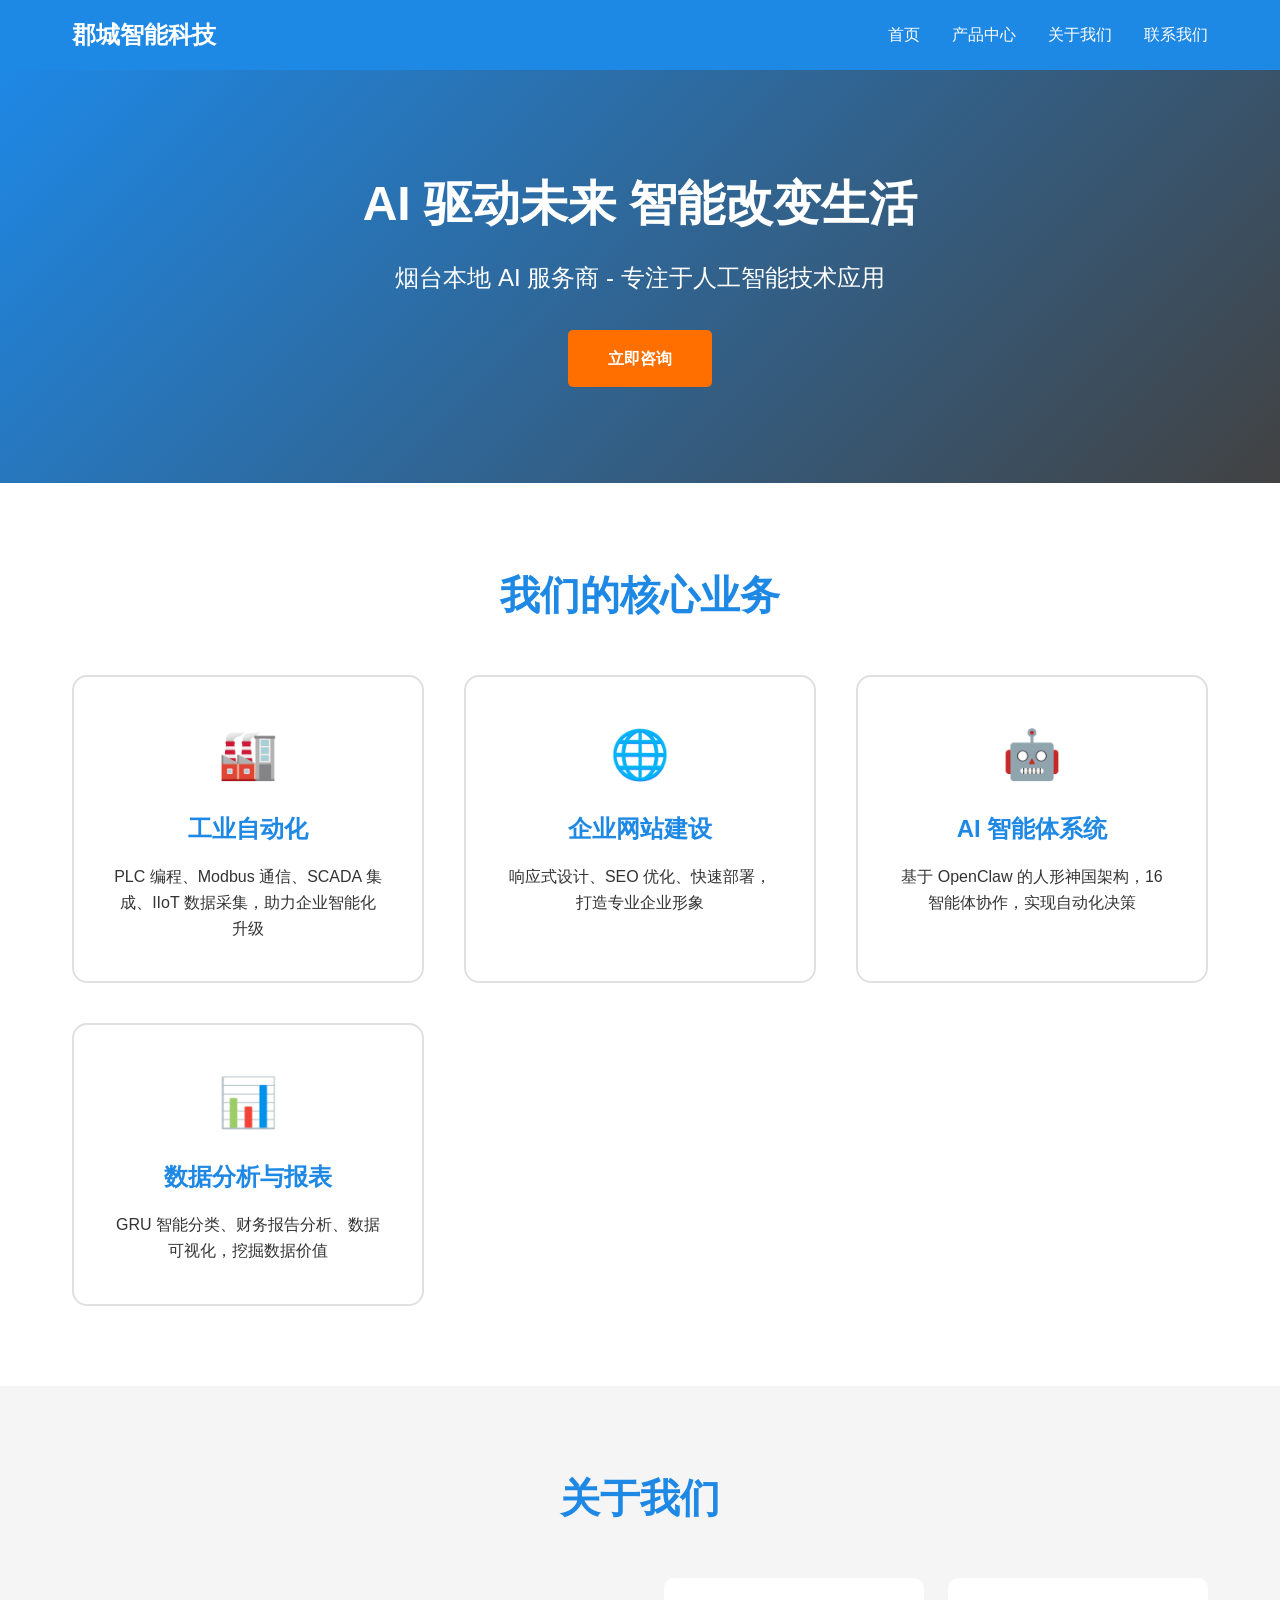
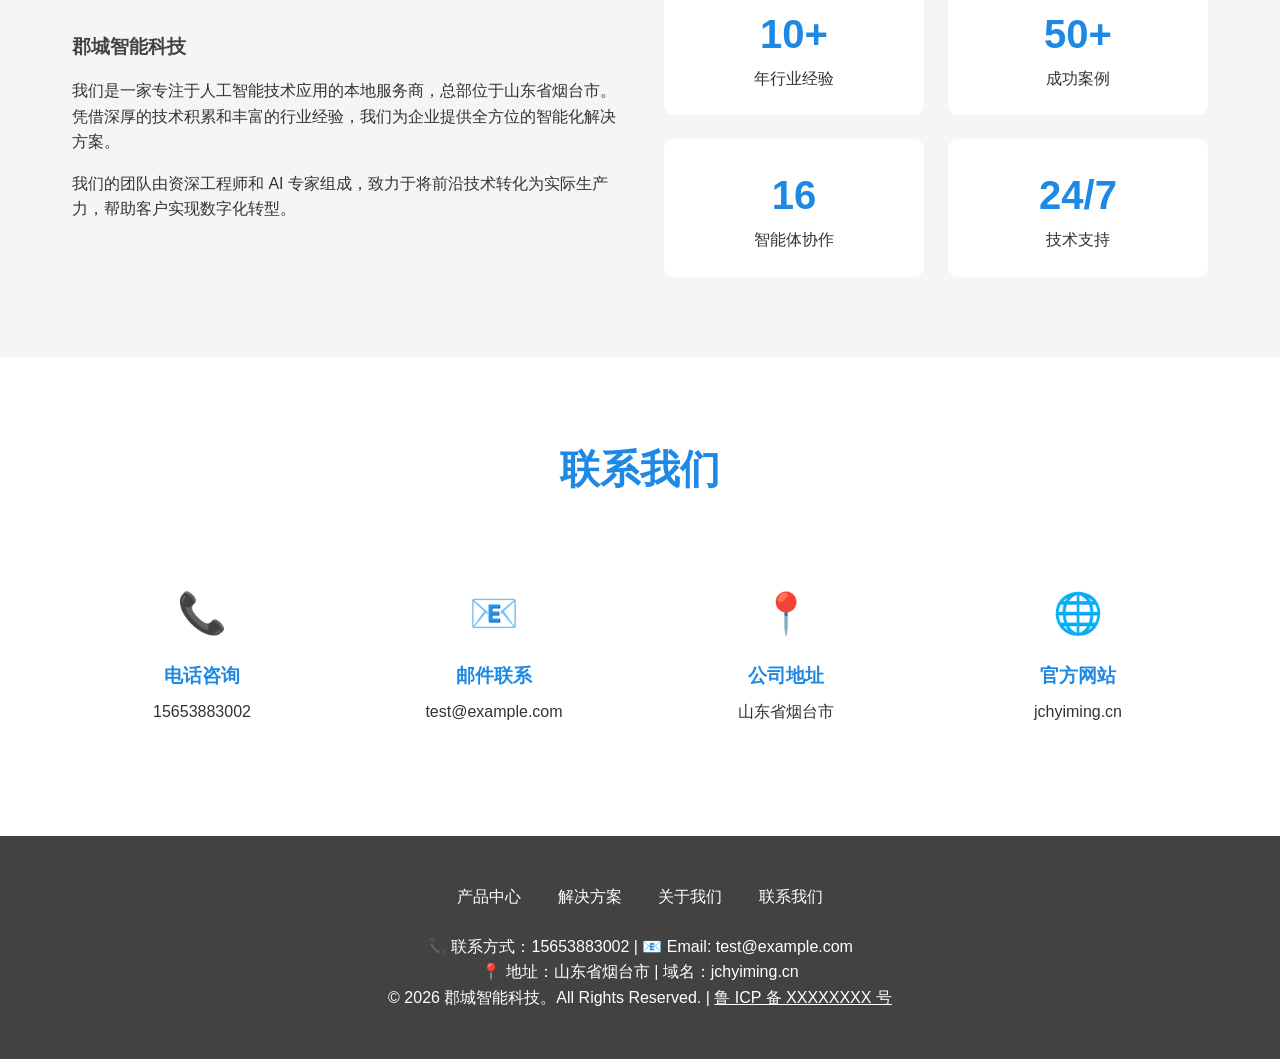
==== commit 840a3721: "Update complete website with modern design" ====
--- a/index.html
+++ b/index.html
@@ -5,11 +5,11 @@
     <meta name="viewport" content="width=device-width, initial-scale=1.0">
     <title>郡城智能科技 - 烟台本地 AI 服务商</title>
     <meta name="description" content="郡城智能科技专注于人工智能技术应用，提供工业自动化、企业网站建设、AI 智能体系统等服务">
+    <meta name="keywords" content="AI,人工智能，工业自动化，企业网站，智能体，烟台">
     <style>
         * { margin: 0; padding: 0; box-sizing: border-box; }
         body { font-family: 'Microsoft YaHei', Arial, sans-serif; line-height: 1.6; color: #333; }
         
-        /* 色彩方案 */
         :root {
             --primary-color: #1E88E5;
             --secondary-color: #424242;
@@ -17,36 +17,58 @@
             --bg-color: #FFFFFF;
         }
         
-        /* 头部 */
-        header { background: var(--primary-color); color: white; padding: 1rem 0; }
+        header { background: var(--primary-color); color: white; padding: 1rem 0; position: sticky; top: 0; z-index: 100; }
         .container { max-width: 1200px; margin: 0 auto; padding: 0 2rem; }
         nav { display: flex; justify-content: space-between; align-items: center; }
         .logo { font-size: 1.5rem; font-weight: bold; }
         .nav-links { list-style: none; display: flex; gap: 2rem; }
-        .nav-links a { color: white; text-decoration: none; }
+        .nav-links a { color: white; text-decoration: none; transition: opacity 0.3s; }
+        .nav-links a:hover { opacity: 0.8; }
         
-        /* 横幅 */
-        .hero { background: linear-gradient(135deg, var(--primary-color), var(--secondary-color)); color: white; padding: 4rem 0; text-align: center; }
-        .hero h1 { font-size: 2.5rem; margin-bottom: 1rem; }
-        .hero p { font-size: 1.2rem; margin-bottom: 2rem; }
-        .btn { display: inline-block; padding: 0.8rem 2rem; background: var(--accent-color); color: white; text-decoration: none; border-radius: 5px; }
+        .hero { background: linear-gradient(135deg, var(--primary-color), var(--secondary-color)); color: white; padding: 6rem 0; text-align: center; }
+        .hero h1 { font-size: 3rem; margin-bottom: 1rem; animation: fadeInUp 1s; }
+        .hero p { font-size: 1.5rem; margin-bottom: 2rem; animation: fadeInUp 1s 0.2s both; }
+        .btn { display: inline-block; padding: 1rem 2.5rem; background: var(--accent-color); color: white; text-decoration: none; border-radius: 5px; font-weight: bold; transition: transform 0.3s; animation: fadeInUp 1s 0.4s both; }
+        .btn:hover { transform: translateY(-3px); }
         
-        /* 业务介绍 */
-        .services { padding: 4rem 0; }
-        .services h2 { text-align: center; margin-bottom: 3rem; color: var(--primary-color); }
-        .services-grid { display: grid; grid-template-columns: repeat(auto-fit, minmax(300px, 1fr)); gap: 2rem; }
-        .service-card { padding: 2rem; border: 1px solid #ddd; border-radius: 10px; text-align: center; }
-        .service-card h3 { color: var(--primary-color); margin-bottom: 1rem; }
+        .services { padding: 5rem 0; }
+        .services h2 { text-align: center; margin-bottom: 3rem; color: var(--primary-color); font-size: 2.5rem; }
+        .services-grid { display: grid; grid-template-columns: repeat(auto-fit, minmax(280px, 1fr)); gap: 2.5rem; }
+        .service-card { padding: 2.5rem; border: 2px solid #e0e0e0; border-radius: 15px; text-align: center; transition: transform 0.3s, box-shadow 0.3s; }
+        .service-card:hover { transform: translateY(-10px); box-shadow: 0 10px 30px rgba(0,0,0,0.1); }
+        .service-card h3 { color: var(--primary-color); margin-bottom: 1rem; font-size: 1.5rem; }
+        .service-card .icon { font-size: 3rem; margin-bottom: 1rem; }
         
-        /* 页脚 */
-        footer { background: var(--secondary-color); color: white; padding: 2rem 0; text-align: center; }
-        .footer-links { margin-bottom: 1rem; }
+        .about { background: #f5f5f5; padding: 5rem 0; }
+        .about h2 { text-align: center; margin-bottom: 3rem; color: var(--primary-color); font-size: 2.5rem; }
+        .about-content { display: grid; grid-template-columns: 1fr 1fr; gap: 3rem; align-items: center; }
+        .about-text h3 { color: var(--secondary-color); margin-bottom: 1rem; }
+        .about-stats { display: grid; grid-template-columns: repeat(2, 1fr); gap: 1.5rem; }
+        .stat { background: white; padding: 1.5rem; border-radius: 10px; text-align: center; }
+        .stat-number { font-size: 2.5rem; color: var(--primary-color); font-weight: bold; }
+        
+        .contact { padding: 5rem 0; }
+        .contact h2 { text-align: center; margin-bottom: 3rem; color: var(--primary-color); font-size: 2.5rem; }
+        .contact-grid { display: grid; grid-template-columns: repeat(auto-fit, minmax(250px, 1fr)); gap: 2rem; }
+        .contact-item { text-align: center; padding: 2rem; }
+        .contact-item .icon { font-size: 2.5rem; margin-bottom: 1rem; }
+        .contact-item h3 { color: var(--primary-color); margin-bottom: 0.5rem; }
+        
+        footer { background: var(--secondary-color); color: white; padding: 3rem 0; text-align: center; }
+        .footer-links { margin-bottom: 1.5rem; }
         .footer-links a { color: white; margin: 0 1rem; text-decoration: none; }
+        .footer-links a:hover { text-decoration: underline; }
         
-        /* 响应式 */
+        @keyframes fadeInUp {
+            from { opacity: 0; transform: translateY(30px); }
+            to { opacity: 1; transform: translateY(0); }
+        }
+        
         @media (max-width: 768px) {
             .nav-links { display: none; }
             .hero h1 { font-size: 2rem; }
+            .hero p { font-size: 1.2rem; }
+            .about-content { grid-template-columns: 1fr; }
         }
     </style>
 </head>
@@ -58,7 +80,6 @@
                 <ul class="nav-links">
                     <li><a href="#home">首页</a></li>
                     <li><a href="#services">产品中心</a></li>
-                    <li><a href="#solutions">解决方案</a></li>
                     <li><a href="#about">关于我们</a></li>
                     <li><a href="#contact">联系我们</a></li>
                 </ul>
@@ -79,34 +100,98 @@
             <h2>我们的核心业务</h2>
             <div class="services-grid">
                 <div class="service-card">
-                    <h3>🏭 工业自动化</h3>
+                    <div class="icon">🏭</div>
+                    <h3>工业自动化</h3>
                     <p>PLC 编程、Modbus 通信、SCADA 集成、IIoT 数据采集，助力企业智能化升级</p>
                 </div>
                 <div class="service-card">
-                    <h3>🌐 企业网站建设</h3>
+                    <div class="icon">🌐</div>
+                    <h3>企业网站建设</h3>
                     <p>响应式设计、SEO 优化、快速部署，打造专业企业形象</p>
                 </div>
                 <div class="service-card">
-                    <h3>🤖 AI 智能体系统</h3>
+                    <div class="icon">🤖</div>
+                    <h3>AI 智能体系统</h3>
                     <p>基于 OpenClaw 的人形神国架构，16 智能体协作，实现自动化决策</p>
                 </div>
                 <div class="service-card">
-                    <h3>📊 数据分析与报表</h3>
+                    <div class="icon">📊</div>
+                    <h3>数据分析与报表</h3>
                     <p>GRU 智能分类、财务报告分析、数据可视化，挖掘数据价值</p>
                 </div>
             </div>
         </div>
     </section>
 
-    <footer id="contact">
+    <section class="about" id="about">
+        <div class="container">
+            <h2>关于我们</h2>
+            <div class="about-content">
+                <div class="about-text">
+                    <h3>郡城智能科技</h3>
+                    <p>我们是一家专注于人工智能技术应用的本地服务商，总部位于山东省烟台市。凭借深厚的技术积累和丰富的行业经验，我们为企业提供全方位的智能化解决方案。</p>
+                    <p style="margin-top: 1rem;">我们的团队由资深工程师和 AI 专家组成，致力于将前沿技术转化为实际生产力，帮助客户实现数字化转型。</p>
+                </div>
+                <div class="about-stats">
+                    <div class="stat">
+                        <div class="stat-number">10+</div>
+                        <div>年行业经验</div>
+                    </div>
+                    <div class="stat">
+                        <div class="stat-number">50+</div>
+                        <div>成功案例</div>
+                    </div>
+                    <div class="stat">
+                        <div class="stat-number">16</div>
+                        <div>智能体协作</div>
+                    </div>
+                    <div class="stat">
+                        <div class="stat-number">24/7</div>
+                        <div>技术支持</div>
+                    </div>
+                </div>
+            </div>
+        </div>
+    </section>
+
+    <section class="contact" id="contact">
+        <div class="container">
+            <h2>联系我们</h2>
+            <div class="contact-grid">
+                <div class="contact-item">
+                    <div class="icon">📞</div>
+                    <h3>电话咨询</h3>
+                    <p>15653883002</p>
+                </div>
+                <div class="contact-item">
+                    <div class="icon">📧</div>
+                    <h3>邮件联系</h3>
+                    <p>test@example.com</p>
+                </div>
+                <div class="contact-item">
+                    <div class="icon">📍</div>
+                    <h3>公司地址</h3>
+                    <p>山东省烟台市</p>
+                </div>
+                <div class="contact-item">
+                    <div class="icon">🌐</div>
+                    <h3>官方网站</h3>
+                    <p>jchyiming.cn</p>
+                </div>
+            </div>
+        </div>
+    </section>
+
+    <footer>
         <div class="container">
             <div class="footer-links">
                 <a href="#services">产品中心</a>
                 <a href="#solutions">解决方案</a>
                 <a href="#about">关于我们</a>
+                <a href="#contact">联系我们</a>
             </div>
             <p>📞 联系方式：15653883002 | 📧 Email: test@example.com</p>
-            <p>📍 地址：山东省烟台市 | 域名：jchyiming.com.cn</p>
+            <p>📍 地址：山东省烟台市 | 域名：jchyiming.cn</p>
             <p>&copy; 2026 郡城智能科技。All Rights Reserved. | <a href="#" style="color: white;">鲁 ICP 备 XXXXXXXX 号</a></p>
         </div>
     </footer>
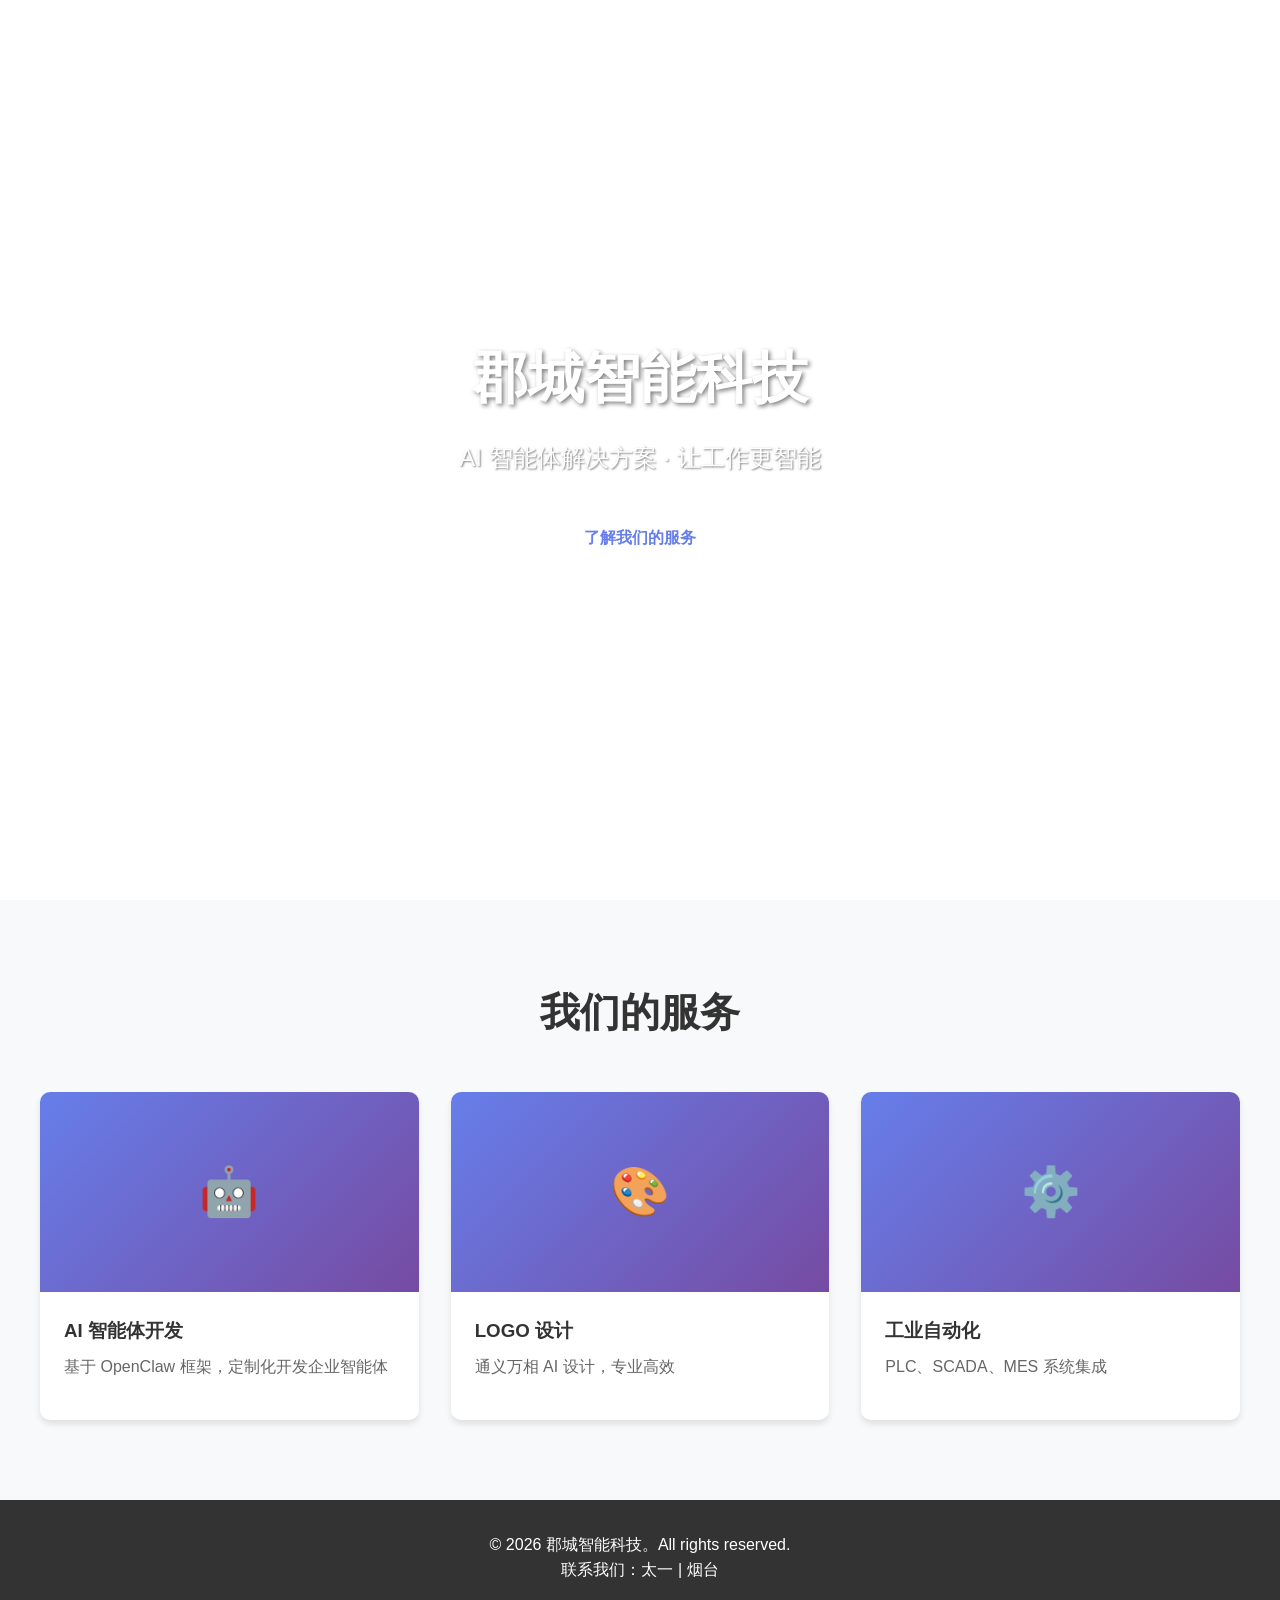
==== commit b334cbdc: "sync: 更新官网页面+产品页+部署指南 [auto 2026-04-23]" ====
--- a/index.html
+++ b/index.html
@@ -3,197 +3,109 @@
 <head>
     <meta charset="UTF-8">
     <meta name="viewport" content="width=device-width, initial-scale=1.0">
-    <title>郡城智能科技 - 烟台本地 AI 服务商</title>
-    <meta name="description" content="郡城智能科技专注于人工智能技术应用，提供工业自动化、企业网站建设、AI 智能体系统等服务">
-    <meta name="keywords" content="AI,人工智能，工业自动化，企业网站，智能体，烟台">
+    <title>郡城智能科技 - AI 智能体解决方案</title>
     <style>
         * { margin: 0; padding: 0; box-sizing: border-box; }
         body { font-family: 'Microsoft YaHei', Arial, sans-serif; line-height: 1.6; color: #333; }
         
-        :root {
-            --primary-color: #1E88E5;
-            --secondary-color: #424242;
-            --accent-color: #FF6F00;
-            --bg-color: #FFFFFF;
+        /* Hero Section */
+        .hero {
+            background: linear-gradient(135deg, #667eea 0%, #764ba2 100%);
+            background-image: url('images/hero-bg.png');
+            background-size: cover;
+            background-position: center;
+            height: 100vh;
+            display: flex;
+            align-items: center;
+            justify-content: center;
+            text-align: center;
+            color: white;
         }
+        .hero h1 { font-size: 3.5rem; margin-bottom: 1rem; text-shadow: 2px 2px 4px rgba(0,0,0,0.5); }
+        .hero p { font-size: 1.5rem; margin-bottom: 2rem; text-shadow: 1px 1px 2px rgba(0,0,0,0.5); }
+        .hero-btn {
+            display: inline-block;
+            padding: 1rem 2.5rem;
+            background: white;
+            color: #667eea;
+            text-decoration: none;
+            border-radius: 50px;
+            font-weight: bold;
+            transition: transform 0.3s;
+        }
+        .hero-btn:hover { transform: translateY(-3px); }
         
-        header { background: var(--primary-color); color: white; padding: 1rem 0; position: sticky; top: 0; z-index: 100; }
-        .container { max-width: 1200px; margin: 0 auto; padding: 0 2rem; }
-        nav { display: flex; justify-content: space-between; align-items: center; }
-        .logo { font-size: 1.5rem; font-weight: bold; }
-        .nav-links { list-style: none; display: flex; gap: 2rem; }
-        .nav-links a { color: white; text-decoration: none; transition: opacity 0.3s; }
-        .nav-links a:hover { opacity: 0.8; }
+        /* Products Section */
+        .products { padding: 5rem 2rem; background: #f8f9fa; }
+        .products h2 { text-align: center; font-size: 2.5rem; margin-bottom: 3rem; color: #333; }
+        .product-grid { display: grid; grid-template-columns: repeat(auto-fit, minmax(300px, 1fr)); gap: 2rem; max-width: 1200px; margin: 0 auto; }
+        .product-card {
+            background: white;
+            border-radius: 10px;
+            overflow: hidden;
+            box-shadow: 0 4px 6px rgba(0,0,0,0.1);
+            transition: transform 0.3s;
+        }
+        .product-card:hover { transform: translateY(-5px); }
+        .product-img {
+            background: linear-gradient(135deg, #667eea 0%, #764ba2 100%);
+            height: 200px;
+            display: flex;
+            align-items: center;
+            justify-content: center;
+            color: white;
+            font-size: 3rem;
+        }
+        .product-info { padding: 1.5rem; }
+        .product-info h3 { margin-bottom: 0.5rem; color: #333; }
+        .product-info p { color: #666; margin-bottom: 1rem; }
         
-        .hero { background: linear-gradient(135deg, var(--primary-color), var(--secondary-color)); color: white; padding: 6rem 0; text-align: center; }
-        .hero h1 { font-size: 3rem; margin-bottom: 1rem; animation: fadeInUp 1s; }
-        .hero p { font-size: 1.5rem; margin-bottom: 2rem; animation: fadeInUp 1s 0.2s both; }
-        .btn { display: inline-block; padding: 1rem 2.5rem; background: var(--accent-color); color: white; text-decoration: none; border-radius: 5px; font-weight: bold; transition: transform 0.3s; animation: fadeInUp 1s 0.4s both; }
-        .btn:hover { transform: translateY(-3px); }
-        
-        .services { padding: 5rem 0; }
-        .services h2 { text-align: center; margin-bottom: 3rem; color: var(--primary-color); font-size: 2.5rem; }
-        .services-grid { display: grid; grid-template-columns: repeat(auto-fit, minmax(280px, 1fr)); gap: 2.5rem; }
-        .service-card { padding: 2.5rem; border: 2px solid #e0e0e0; border-radius: 15px; text-align: center; transition: transform 0.3s, box-shadow 0.3s; }
-        .service-card:hover { transform: translateY(-10px); box-shadow: 0 10px 30px rgba(0,0,0,0.1); }
-        .service-card h3 { color: var(--primary-color); margin-bottom: 1rem; font-size: 1.5rem; }
-        .service-card .icon { font-size: 3rem; margin-bottom: 1rem; }
-        
-        .about { background: #f5f5f5; padding: 5rem 0; }
-        .about h2 { text-align: center; margin-bottom: 3rem; color: var(--primary-color); font-size: 2.5rem; }
-        .about-content { display: grid; grid-template-columns: 1fr 1fr; gap: 3rem; align-items: center; }
-        .about-text h3 { color: var(--secondary-color); margin-bottom: 1rem; }
-        .about-stats { display: grid; grid-template-columns: repeat(2, 1fr); gap: 1.5rem; }
-        .stat { background: white; padding: 1.5rem; border-radius: 10px; text-align: center; }
-        .stat-number { font-size: 2.5rem; color: var(--primary-color); font-weight: bold; }
-        
-        .contact { padding: 5rem 0; }
-        .contact h2 { text-align: center; margin-bottom: 3rem; color: var(--primary-color); font-size: 2.5rem; }
-        .contact-grid { display: grid; grid-template-columns: repeat(auto-fit, minmax(250px, 1fr)); gap: 2rem; }
-        .contact-item { text-align: center; padding: 2rem; }
-        .contact-item .icon { font-size: 2.5rem; margin-bottom: 1rem; }
-        .contact-item h3 { color: var(--primary-color); margin-bottom: 0.5rem; }
-        
-        footer { background: var(--secondary-color); color: white; padding: 3rem 0; text-align: center; }
-        .footer-links { margin-bottom: 1.5rem; }
-        .footer-links a { color: white; margin: 0 1rem; text-decoration: none; }
-        .footer-links a:hover { text-decoration: underline; }
-        
-        @keyframes fadeInUp {
-            from { opacity: 0; transform: translateY(30px); }
-            to { opacity: 1; transform: translateY(0); }
-        }
-        
-        @media (max-width: 768px) {
-            .nav-links { display: none; }
-            .hero h1 { font-size: 2rem; }
-            .hero p { font-size: 1.2rem; }
-            .about-content { grid-template-columns: 1fr; }
-        }
+        /* Footer */
+        footer { background: #333; color: white; text-align: center; padding: 2rem; }
     </style>
 </head>
 <body>
-    <header>
-        <div class="container">
-            <nav>
-                <div class="logo">郡城智能科技</div>
-                <ul class="nav-links">
-                    <li><a href="#home">首页</a></li>
-                    <li><a href="#services">产品中心</a></li>
-                    <li><a href="#about">关于我们</a></li>
-                    <li><a href="#contact">联系我们</a></li>
-                </ul>
-            </nav>
-        </div>
-    </header>
-
-    <section class="hero" id="home">
-        <div class="container">
-            <h1>AI 驱动未来 智能改变生活</h1>
-            <p>烟台本地 AI 服务商 - 专注于人工智能技术应用</p>
-            <a href="#contact" class="btn">立即咨询</a>
+    <!-- Hero Section -->
+    <section class="hero">
+        <div>
+            <h1>郡城智能科技</h1>
+            <p>AI 智能体解决方案 · 让工作更智能</p>
+            <a href="#products" class="hero-btn">了解我们的服务</a>
         </div>
     </section>
-
-    <section class="services" id="services">
-        <div class="container">
-            <h2>我们的核心业务</h2>
-            <div class="services-grid">
-                <div class="service-card">
-                    <div class="icon">🏭</div>
+    
+    <!-- Products Section -->
+    <section class="products" id="products">
+        <h2>我们的服务</h2>
+        <div class="product-grid">
+            <div class="product-card">
+                <div class="product-img">🤖</div>
+                <div class="product-info">
+                    <h3>AI 智能体开发</h3>
+                    <p>基于 OpenClaw 框架，定制化开发企业智能体</p>
+                </div>
+            </div>
+            <div class="product-card">
+                <div class="product-img">🎨</div>
+                <div class="product-info">
+                    <h3>LOGO 设计</h3>
+                    <p>通义万相 AI 设计，专业高效</p>
+                </div>
+            </div>
+            <div class="product-card">
+                <div class="product-img">⚙️</div>
+                <div class="product-info">
                     <h3>工业自动化</h3>
-                    <p>PLC 编程、Modbus 通信、SCADA 集成、IIoT 数据采集，助力企业智能化升级</p>
-                </div>
-                <div class="service-card">
-                    <div class="icon">🌐</div>
-                    <h3>企业网站建设</h3>
-                    <p>响应式设计、SEO 优化、快速部署，打造专业企业形象</p>
-                </div>
-                <div class="service-card">
-                    <div class="icon">🤖</div>
-                    <h3>AI 智能体系统</h3>
-                    <p>基于 OpenClaw 的人形神国架构，16 智能体协作，实现自动化决策</p>
-                </div>
-                <div class="service-card">
-                    <div class="icon">📊</div>
-                    <h3>数据分析与报表</h3>
-                    <p>GRU 智能分类、财务报告分析、数据可视化，挖掘数据价值</p>
+                    <p>PLC、SCADA、MES 系统集成</p>
                 </div>
             </div>
         </div>
     </section>
-
-    <section class="about" id="about">
-        <div class="container">
-            <h2>关于我们</h2>
-            <div class="about-content">
-                <div class="about-text">
-                    <h3>郡城智能科技</h3>
-                    <p>我们是一家专注于人工智能技术应用的本地服务商，总部位于山东省烟台市。凭借深厚的技术积累和丰富的行业经验，我们为企业提供全方位的智能化解决方案。</p>
-                    <p style="margin-top: 1rem;">我们的团队由资深工程师和 AI 专家组成，致力于将前沿技术转化为实际生产力，帮助客户实现数字化转型。</p>
-                </div>
-                <div class="about-stats">
-                    <div class="stat">
-                        <div class="stat-number">10+</div>
-                        <div>年行业经验</div>
-                    </div>
-                    <div class="stat">
-                        <div class="stat-number">50+</div>
-                        <div>成功案例</div>
-                    </div>
-                    <div class="stat">
-                        <div class="stat-number">16</div>
-                        <div>智能体协作</div>
-                    </div>
-                    <div class="stat">
-                        <div class="stat-number">24/7</div>
-                        <div>技术支持</div>
-                    </div>
-                </div>
-            </div>
-        </div>
-    </section>
-
-    <section class="contact" id="contact">
-        <div class="container">
-            <h2>联系我们</h2>
-            <div class="contact-grid">
-                <div class="contact-item">
-                    <div class="icon">📞</div>
-                    <h3>电话咨询</h3>
-                    <p>15653883002</p>
-                </div>
-                <div class="contact-item">
-                    <div class="icon">📧</div>
-                    <h3>邮件联系</h3>
-                    <p>test@example.com</p>
-                </div>
-                <div class="contact-item">
-                    <div class="icon">📍</div>
-                    <h3>公司地址</h3>
-                    <p>山东省烟台市</p>
-                </div>
-                <div class="contact-item">
-                    <div class="icon">🌐</div>
-                    <h3>官方网站</h3>
-                    <p>jchyiming.cn</p>
-                </div>
-            </div>
-        </div>
-    </section>
-
+    
+    <!-- Footer -->
     <footer>
-        <div class="container">
-            <div class="footer-links">
-                <a href="#services">产品中心</a>
-                <a href="#solutions">解决方案</a>
-                <a href="#about">关于我们</a>
-                <a href="#contact">联系我们</a>
-            </div>
-            <p>📞 联系方式：15653883002 | 📧 Email: test@example.com</p>
-            <p>📍 地址：山东省烟台市 | 域名：jchyiming.cn</p>
-            <p>&copy; 2026 郡城智能科技。All Rights Reserved. | <a href="#" style="color: white;">鲁 ICP 备 XXXXXXXX 号</a></p>
-        </div>
+        <p>&copy; 2026 郡城智能科技。All rights reserved.</p>
+        <p>联系我们：太一 | 烟台</p>
     </footer>
 </body>
 </html>
